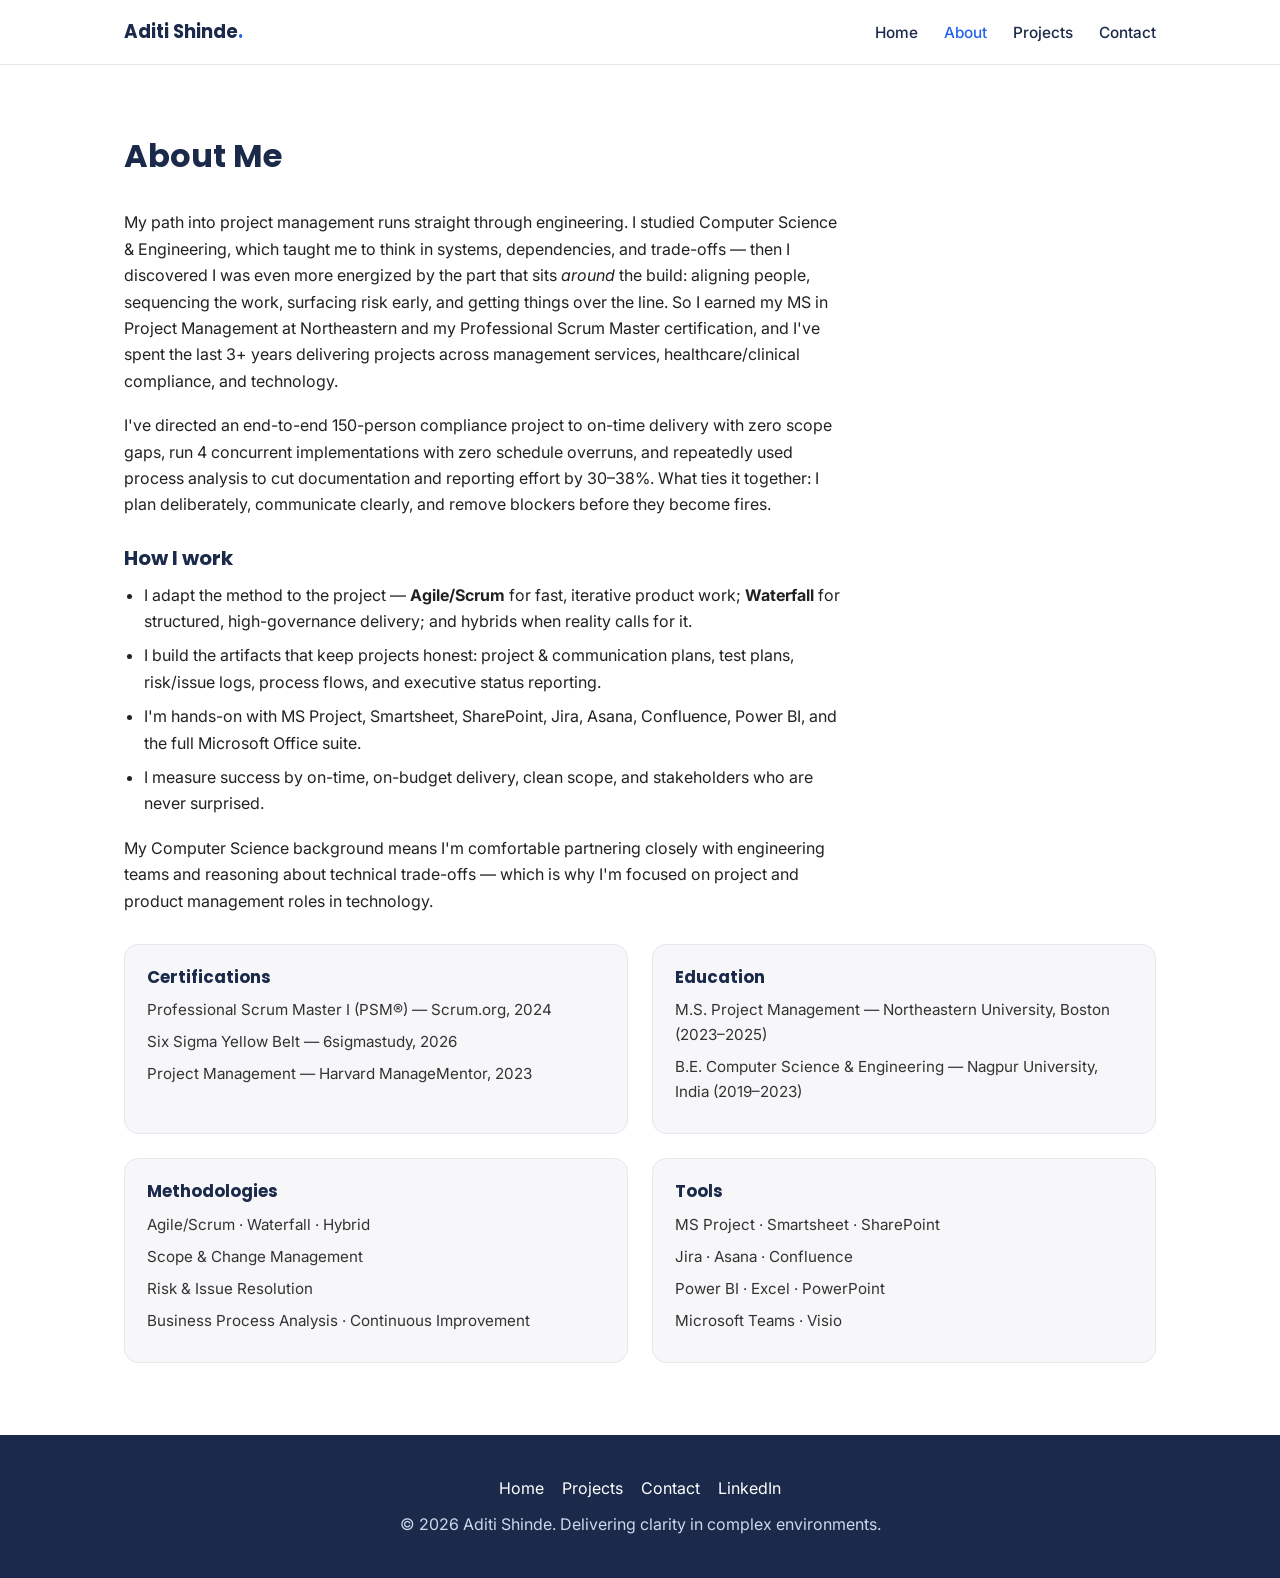
==== about.html @ d598a5fb "Add files via upload" ====
<!DOCTYPE html>
<html lang="en">
<head>
<meta charset="UTF-8">
<meta name="viewport" content="width=device-width, initial-scale=1.0">
<title>About — Aditi Shinde, Project Manager</title>
<meta name="description" content="About Aditi Shinde — Project Manager with a Computer Science background, PSM-certified, experienced in Agile and Waterfall delivery.">
<link rel="preconnect" href="https://fonts.googleapis.com">
<link rel="preconnect" href="https://fonts.gstatic.com" crossorigin>
<link href="https://fonts.googleapis.com/css2?family=Inter:wght@400;500;600&family=Poppins:wght@500;600;700&display=swap" rel="stylesheet">
<link rel="stylesheet" href="styles.css">
</head>
<body>

<nav class="nav">
  <div class="container">
    <a class="brand" href="index.html">Aditi Shinde<span>.</span></a>
    <button class="nav-toggle" aria-label="Menu" onclick="document.getElementById('navlinks').classList.toggle('open')">☰</button>
    <ul class="nav-links" id="navlinks">
      <li><a href="index.html">Home</a></li>
      <li><a class="active" href="about.html">About</a></li>
      <li><a href="projects.html">Projects</a></li>
      <li><a href="contact.html">Contact</a></li>
    </ul>
  </div>
</nav>

<section>
  <div class="container">
    <div class="section-head"><h2>About Me</h2></div>
    <div class="prose">
      <p>My path into project management runs straight through engineering. I studied Computer Science &amp; Engineering, which taught me to think in systems, dependencies, and trade-offs — then I discovered I was even more energized by the part that sits <em>around</em> the build: aligning people, sequencing the work, surfacing risk early, and getting things over the line. So I earned my MS in Project Management at Northeastern and my Professional Scrum Master certification, and I've spent the last 3+ years delivering projects across management services, healthcare/clinical compliance, and technology.</p>
      <p>I've directed an end-to-end 150-person compliance project to on-time delivery with zero scope gaps, run 4 concurrent implementations with zero schedule overruns, and repeatedly used process analysis to cut documentation and reporting effort by 30–38%. What ties it together: I plan deliberately, communicate clearly, and remove blockers before they become fires.</p>

      <h3>How I work</h3>
      <ul>
        <li>I adapt the method to the project — <strong>Agile/Scrum</strong> for fast, iterative product work; <strong>Waterfall</strong> for structured, high-governance delivery; and hybrids when reality calls for it.</li>
        <li>I build the artifacts that keep projects honest: project &amp; communication plans, test plans, risk/issue logs, process flows, and executive status reporting.</li>
        <li>I'm hands-on with MS Project, Smartsheet, SharePoint, Jira, Asana, Confluence, Power BI, and the full Microsoft Office suite.</li>
        <li>I measure success by on-time, on-budget delivery, clean scope, and stakeholders who are never surprised.</li>
      </ul>
      <p>My Computer Science background means I'm comfortable partnering closely with engineering teams and reasoning about technical trade-offs — which is why I'm focused on project and product management roles in technology.</p>
    </div>

    <div class="cred-grid">
      <div class="cred">
        <h4>Certifications</h4>
        <ul>
          <li>Professional Scrum Master I (PSM®) — Scrum.org, 2024</li>
          <li>Six Sigma Yellow Belt — 6sigmastudy, 2026</li>
          <li>Project Management — Harvard ManageMentor, 2023</li>
        </ul>
      </div>
      <div class="cred">
        <h4>Education</h4>
        <ul>
          <li>M.S. Project Management — Northeastern University, Boston (2023–2025)</li>
          <li>B.E. Computer Science &amp; Engineering — Nagpur University, India (2019–2023)</li>
        </ul>
      </div>
      <div class="cred">
        <h4>Methodologies</h4>
        <ul>
          <li>Agile/Scrum · Waterfall · Hybrid</li>
          <li>Scope &amp; Change Management</li>
          <li>Risk &amp; Issue Resolution</li>
          <li>Business Process Analysis · Continuous Improvement</li>
        </ul>
      </div>
      <div class="cred">
        <h4>Tools</h4>
        <ul>
          <li>MS Project · Smartsheet · SharePoint</li>
          <li>Jira · Asana · Confluence</li>
          <li>Power BI · Excel · PowerPoint</li>
          <li>Microsoft Teams · Visio</li>
        </ul>
      </div>
    </div>
  </div>
</section>

<footer class="footer">
  <div class="container">
    <div class="links">
      <a href="index.html">Home</a>
      <a href="projects.html">Projects</a>
      <a href="contact.html">Contact</a>
      <a href="https://www.linkedin.com/in/REPLACE-ME" target="_blank" rel="noopener">LinkedIn</a>
    </div>
    <p>© 2026 Aditi Shinde. Delivering clarity in complex environments.</p>
  </div>
</footer>

</body>
</html>
---- styles.css ----
/* ===== Aditi Shinde — PM Portfolio ===== */
:root{
  --navy:#1B2A4A;
  --navy-2:#22335c;
  --accent:#2563EB;
  --accent-dark:#1d4ed8;
  --light:#F7F7F9;
  --line:#e6e8ee;
  --text:#222222;
  --muted:#5b6472;
  --white:#ffffff;
  --maxw:1080px;
  --radius:14px;
  --shadow:0 6px 24px rgba(20,30,60,.08);
}
*{box-sizing:border-box;margin:0;padding:0}
html{scroll-behavior:smooth}
body{
  font-family:'Inter',system-ui,-apple-system,Segoe UI,Roboto,Arial,sans-serif;
  color:var(--text);line-height:1.65;background:var(--white);
  -webkit-font-smoothing:antialiased;
}
h1,h2,h3,h4,.brand{font-family:'Poppins','Inter',sans-serif;line-height:1.2;color:var(--navy)}
a{color:var(--accent);text-decoration:none}
a:hover{text-decoration:underline}
.container{max-width:var(--maxw);margin:0 auto;padding:0 24px}
section{padding:72px 0}
.muted{color:var(--muted)}
.center{text-align:center}

/* ===== Nav ===== */
.nav{position:sticky;top:0;z-index:50;background:rgba(255,255,255,.92);
  backdrop-filter:saturate(180%) blur(8px);border-bottom:1px solid var(--line)}
.nav .container{display:flex;align-items:center;justify-content:space-between;height:64px}
.brand{font-weight:700;font-size:1.15rem;color:var(--navy)}
.brand span{color:var(--accent)}
.nav-links{display:flex;gap:26px;list-style:none}
.nav-links a{color:var(--navy);font-weight:500;font-size:.96rem}
.nav-links a.active{color:var(--accent)}
.nav-toggle{display:none;background:none;border:0;font-size:1.6rem;color:var(--navy);cursor:pointer}

/* ===== Buttons ===== */
.btn{display:inline-block;padding:12px 22px;border-radius:10px;font-weight:600;
  font-size:.95rem;cursor:pointer;border:2px solid transparent;transition:.15s}
.btn-primary{background:var(--accent);color:#fff}
.btn-primary:hover{background:var(--accent-dark);text-decoration:none}
.btn-outline{background:transparent;color:#fff;border-color:rgba(255,255,255,.6)}
.btn-outline:hover{background:rgba(255,255,255,.12);text-decoration:none}
.btn-ghost{background:transparent;color:var(--accent);border-color:var(--accent)}
.btn-ghost:hover{background:var(--accent);color:#fff;text-decoration:none}

/* ===== Hero ===== */
.hero{background:linear-gradient(135deg,var(--navy),var(--navy-2));color:#fff;padding:96px 0}
.hero h1{color:#fff;font-size:3rem;margin-bottom:10px}
.hero .role{color:#cdd6ea;font-weight:500;letter-spacing:.5px;font-size:1.05rem;margin-bottom:22px;text-transform:uppercase}
.hero p.lead{color:#e7ecf7;font-size:1.18rem;max-width:680px;margin-bottom:30px}
.hero .actions{display:flex;gap:14px;flex-wrap:wrap}

/* ===== Stats ===== */
.stats{background:var(--light)}
.stats-grid{display:grid;grid-template-columns:repeat(3,1fr);gap:24px}
.stat{background:#fff;border:1px solid var(--line);border-radius:var(--radius);
  padding:28px 24px;text-align:center;box-shadow:var(--shadow)}
.stat .num{font-family:'Poppins',sans-serif;font-size:2.8rem;font-weight:700;color:var(--accent);line-height:1}
.stat .label{margin-top:10px;color:var(--muted);font-size:.97rem}

/* ===== Generic section headings ===== */
.section-head{margin-bottom:34px}
.section-head h2{font-size:2rem}
.section-head p{color:var(--muted);margin-top:8px;max-width:680px}
.prose{max-width:720px}
.prose p{margin-bottom:18px}
.prose h3{margin:28px 0 12px;font-size:1.25rem}
.prose ul{margin:0 0 18px 20px}
.prose li{margin-bottom:8px}

/* ===== Cards / grid ===== */
.grid-2{display:grid;grid-template-columns:repeat(2,1fr);gap:26px}
.card{background:#fff;border:1px solid var(--line);border-radius:var(--radius);
  padding:28px;box-shadow:var(--shadow);transition:.18s}
.card:hover{transform:translateY(-3px);box-shadow:0 12px 30px rgba(20,30,60,.12)}
.card h3{font-size:1.25rem;margin-bottom:10px}
.card .tags{margin:14px 0 18px;color:var(--accent);font-size:.86rem;font-weight:600}
.meta-line{color:var(--muted);font-size:.92rem;margin-bottom:24px;
  padding-bottom:18px;border-bottom:1px solid var(--line)}

/* ===== Credentials columns ===== */
.cred-grid{display:grid;grid-template-columns:repeat(2,1fr);gap:24px;margin-top:30px}
.cred{background:var(--light);border:1px solid var(--line);border-radius:var(--radius);padding:22px}
.cred h4{font-size:1.05rem;margin-bottom:10px}
.cred ul{list-style:none}
.cred li{margin-bottom:7px;font-size:.95rem;color:#333}

/* ===== Experience ===== */
.exp{border-left:3px solid var(--accent);padding:4px 0 4px 22px;margin-bottom:26px}
.exp h3{font-size:1.12rem}
.exp .when{color:var(--muted);font-size:.9rem;margin:2px 0 8px}

/* ===== Contact ===== */
.contact-grid{display:grid;grid-template-columns:1fr 1fr;gap:30px;align-items:start}
.contact-card{background:var(--light);border:1px solid var(--line);border-radius:var(--radius);padding:28px}
.contact-card p{margin-bottom:10px}

/* ===== Footer ===== */
.footer{background:var(--navy);color:#cdd6ea;padding:40px 0;text-align:center}
.footer a{color:#fff}
.footer .links{margin-bottom:10px;display:flex;gap:18px;justify-content:center;flex-wrap:wrap}

/* ===== Back link ===== */
.back{display:inline-block;margin-bottom:18px;font-weight:600}

/* ===== Responsive ===== */
@media(max-width:820px){
  .nav-links{position:absolute;top:64px;left:0;right:0;background:#fff;flex-direction:column;
    gap:0;border-bottom:1px solid var(--line);display:none}
  .nav-links.open{display:flex}
  .nav-links li{padding:14px 24px;border-top:1px solid var(--line)}
  .nav-toggle{display:block}
  .stats-grid,.grid-2,.cred-grid,.contact-grid{grid-template-columns:1fr}
  .hero h1{font-size:2.3rem}
  .hero{padding:72px 0}
  section{padding:56px 0}
}
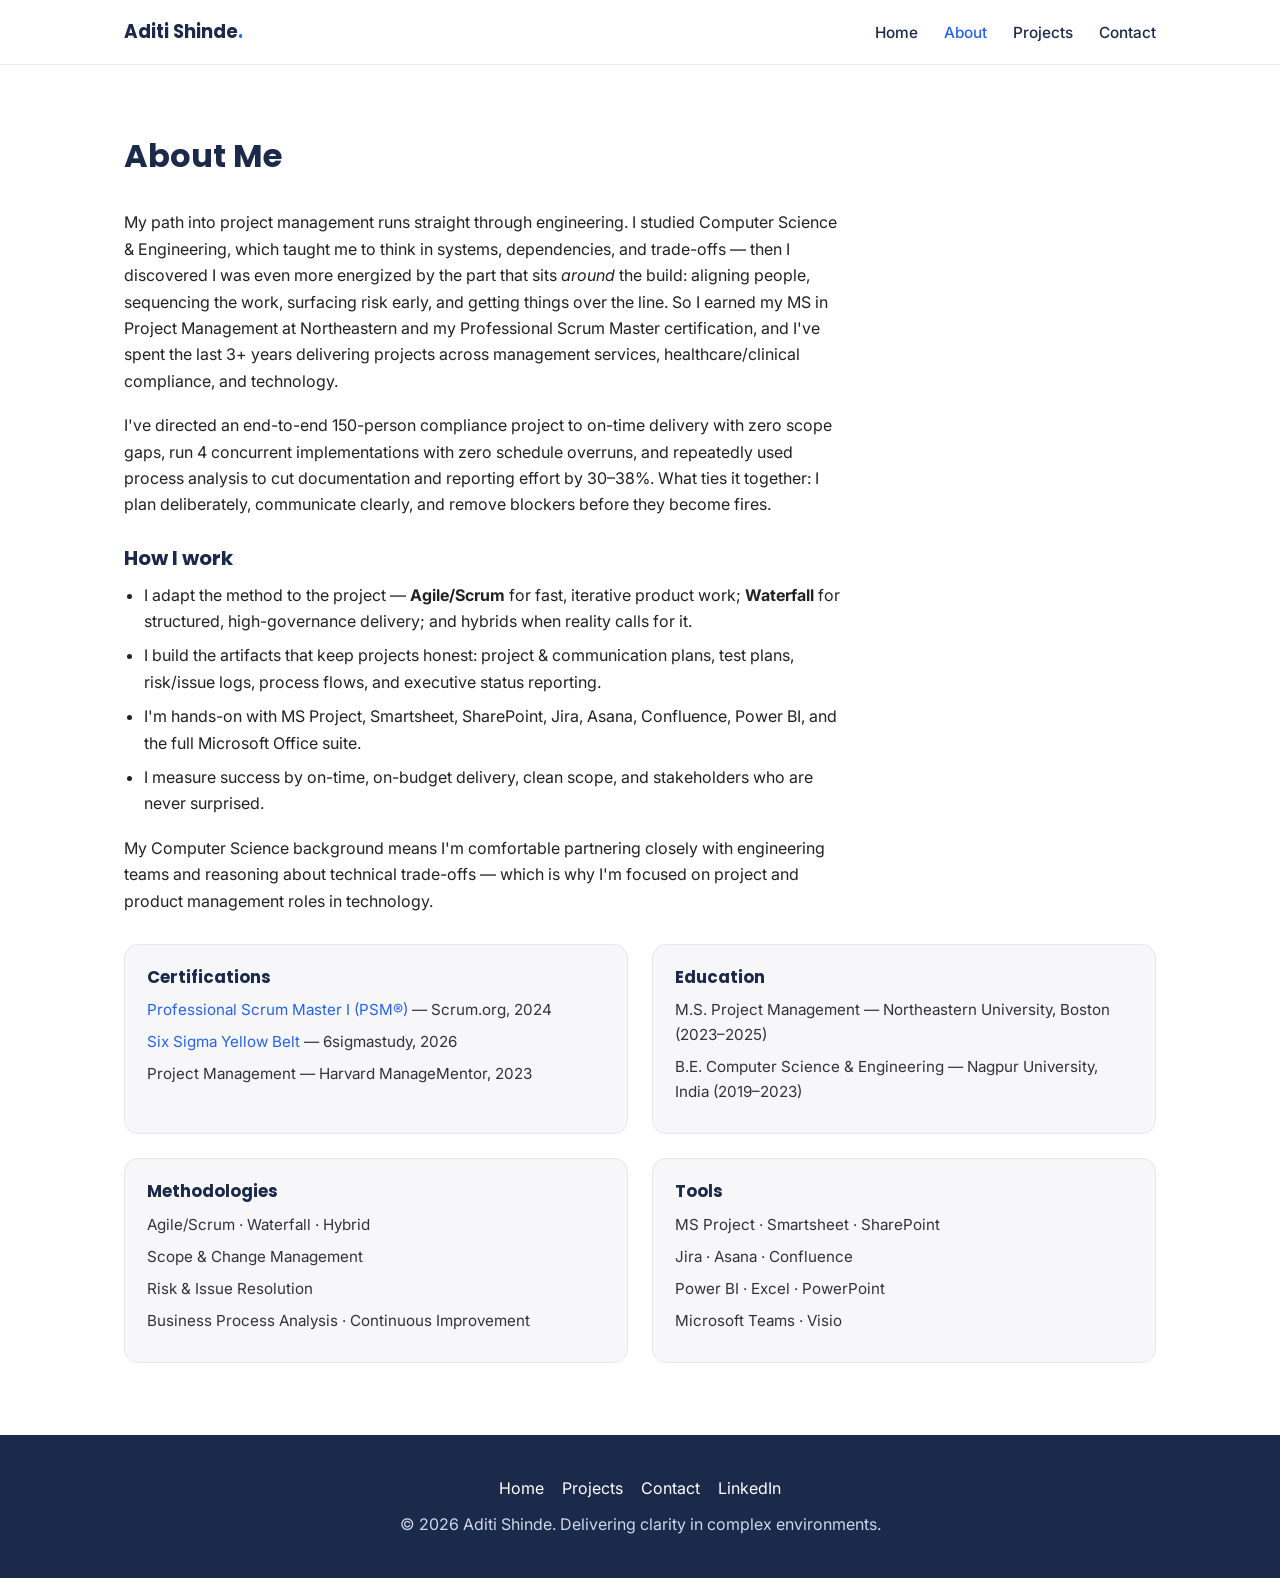
==== commit 671e91df: "Link PSM and Six Sigma certifications Co-Authored-By: Claude Opus 4.8 (1M context) <noreply@anthropi" ====
--- a/about.html
+++ b/about.html
@@ -46,8 +46,8 @@
       <div class="cred">
         <h4>Certifications</h4>
         <ul>
-          <li>Professional Scrum Master I (PSM®) — Scrum.org, 2024</li>
-          <li>Six Sigma Yellow Belt — 6sigmastudy, 2026</li>
+          <li><a href="https://www.scrum.org/user/1453399" target="_blank" rel="noopener">Professional Scrum Master I (PSM®)</a> — Scrum.org, 2024</li>
+          <li><a href="https://github.com/aditishinde2906/aditishinde2906/blob/main/certs/SixSigmaYellowBelt-AditiShinde.pdf" target="_blank" rel="noopener">Six Sigma Yellow Belt</a> — 6sigmastudy, 2026</li>
           <li>Project Management — Harvard ManageMentor, 2023</li>
         </ul>
       </div>
@@ -86,7 +86,7 @@
       <a href="index.html">Home</a>
       <a href="projects.html">Projects</a>
       <a href="contact.html">Contact</a>
-      <a href="https://www.linkedin.com/in/REPLACE-ME" target="_blank" rel="noopener">LinkedIn</a>
+      <a href="https://www.linkedin.com/in/aditishinde29/" target="_blank" rel="noopener">LinkedIn</a>
     </div>
     <p>© 2026 Aditi Shinde. Delivering clarity in complex environments.</p>
   </div>
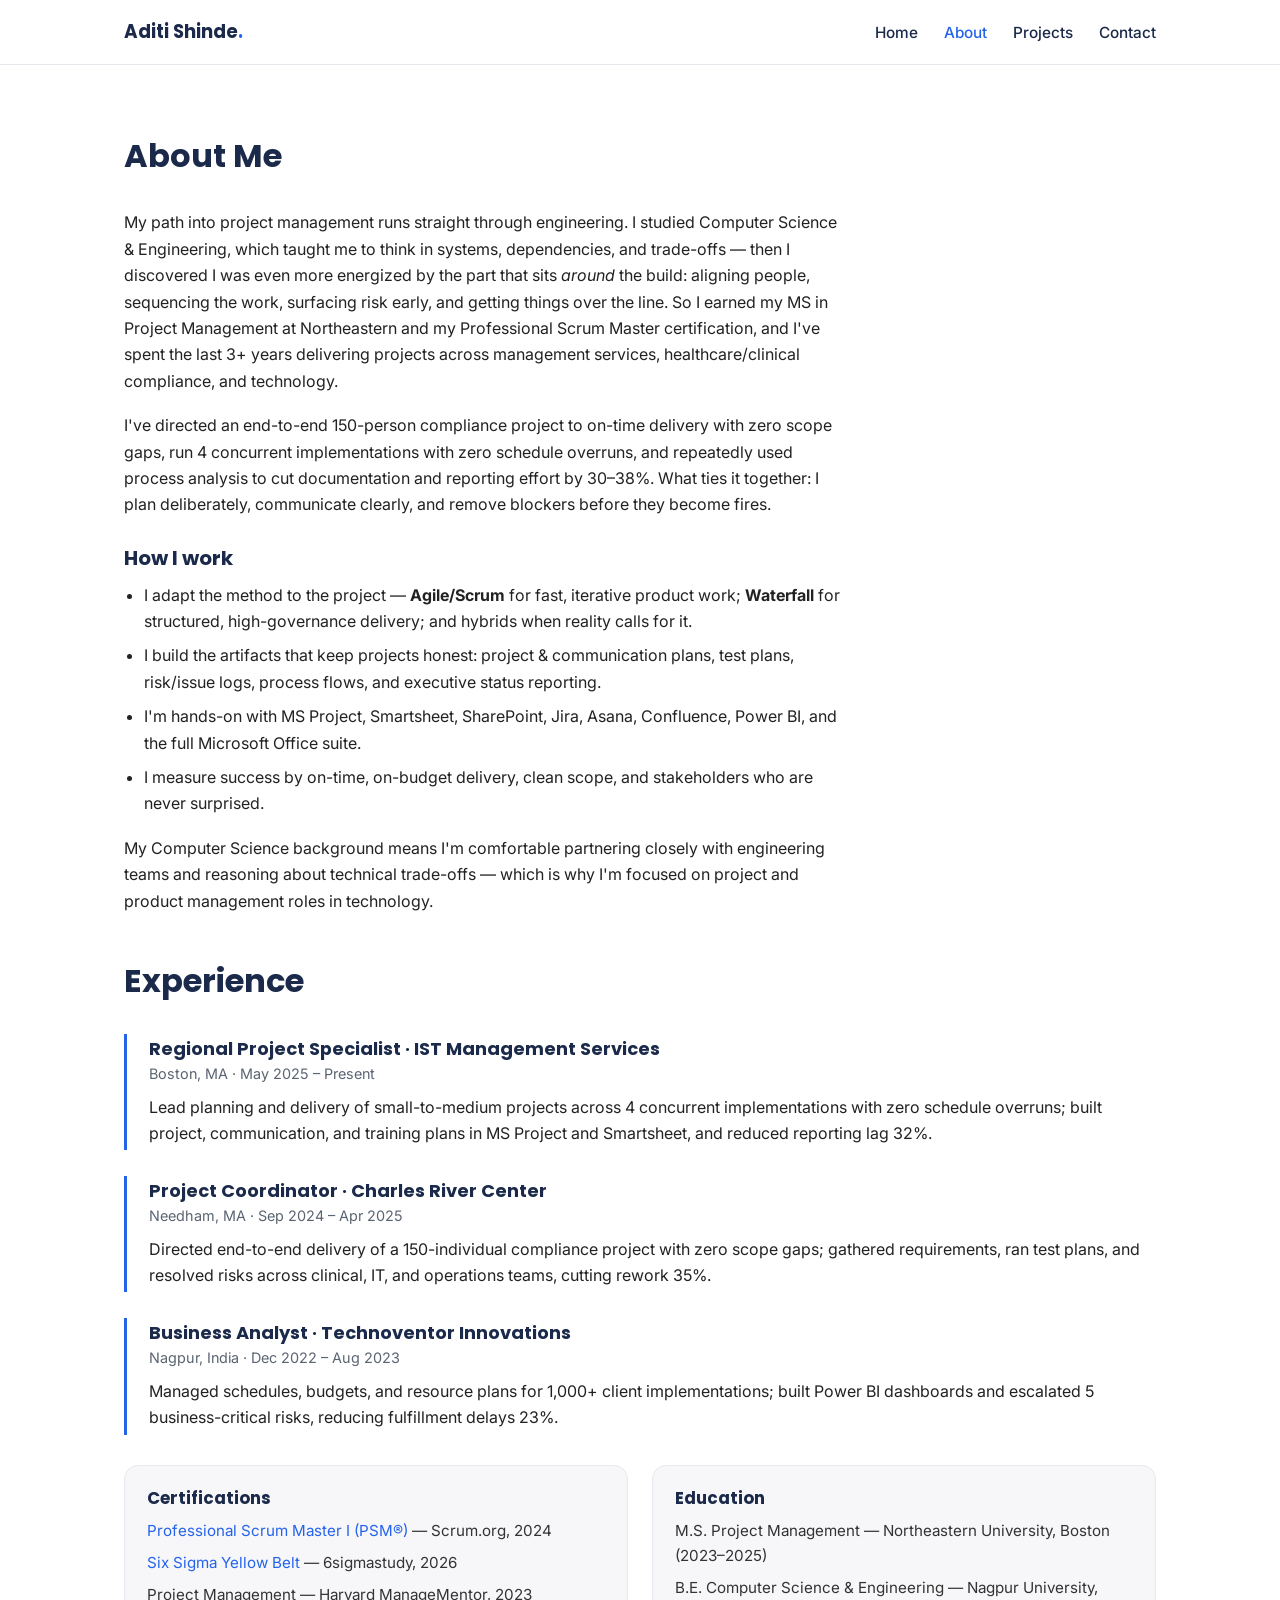
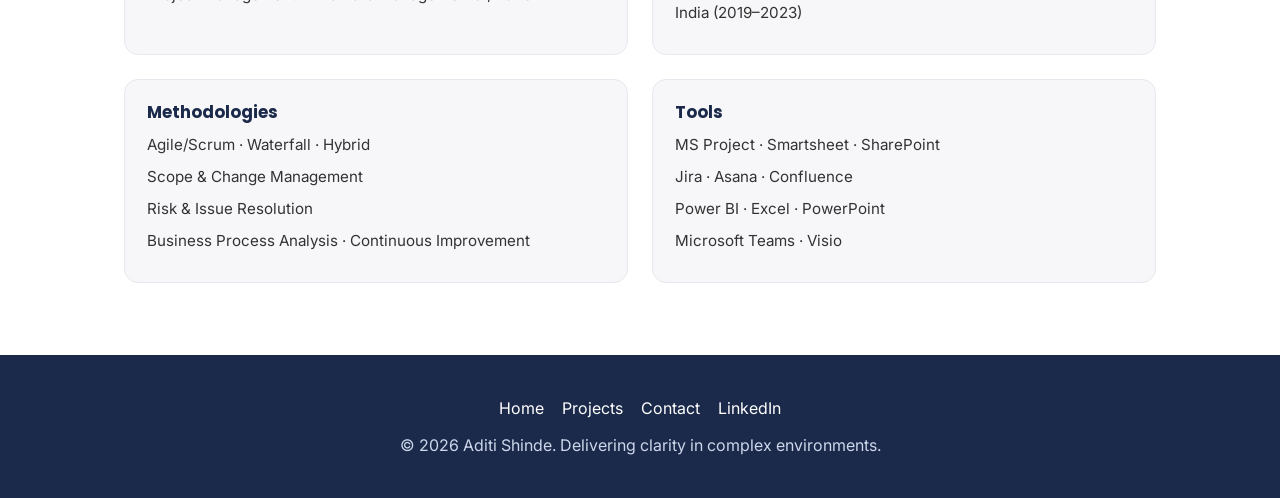
==== commit 15f7319a: "Add Experience section to About page Co-Authored-By: Claude Opus 4.8 (1M context) <noreply@anthropic" ====
--- a/about.html
+++ b/about.html
@@ -42,12 +42,29 @@
       <p>My Computer Science background means I'm comfortable partnering closely with engineering teams and reasoning about technical trade-offs — which is why I'm focused on project and product management roles in technology.</p>
     </div>
 
+    <div class="section-head" style="margin-top:48px"><h2>Experience</h2></div>
+    <div class="exp">
+      <h3>Regional Project Specialist · IST Management Services</h3>
+      <div class="when">Boston, MA · May 2025 – Present</div>
+      <p>Lead planning and delivery of small-to-medium projects across 4 concurrent implementations with zero schedule overruns; built project, communication, and training plans in MS Project and Smartsheet, and reduced reporting lag 32%.</p>
+    </div>
+    <div class="exp">
+      <h3>Project Coordinator · Charles River Center</h3>
+      <div class="when">Needham, MA · Sep 2024 – Apr 2025</div>
+      <p>Directed end-to-end delivery of a 150-individual compliance project with zero scope gaps; gathered requirements, ran test plans, and resolved risks across clinical, IT, and operations teams, cutting rework 35%.</p>
+    </div>
+    <div class="exp">
+      <h3>Business Analyst · Technoventor Innovations</h3>
+      <div class="when">Nagpur, India · Dec 2022 – Aug 2023</div>
+      <p>Managed schedules, budgets, and resource plans for 1,000+ client implementations; built Power BI dashboards and escalated 5 business-critical risks, reducing fulfillment delays 23%.</p>
+    </div>
+
     <div class="cred-grid">
       <div class="cred">
         <h4>Certifications</h4>
         <ul>
           <li><a href="https://www.scrum.org/user/1453399" target="_blank" rel="noopener">Professional Scrum Master I (PSM®)</a> — Scrum.org, 2024</li>
-          <li><a href="https://github.com/aditishinde2906/aditishinde2906/blob/main/certs/SixSigmaYellowBelt-AditiShinde.pdf" target="_blank" rel="noopener">Six Sigma Yellow Belt</a> — 6sigmastudy, 2026</li>
+          <li><a href="certs/SixSigmaYellowBelt-AditiShinde.pdf" target="_blank" rel="noopener">Six Sigma Yellow Belt</a> — 6sigmastudy, 2026</li>
           <li>Project Management — Harvard ManageMentor, 2023</li>
         </ul>
       </div>
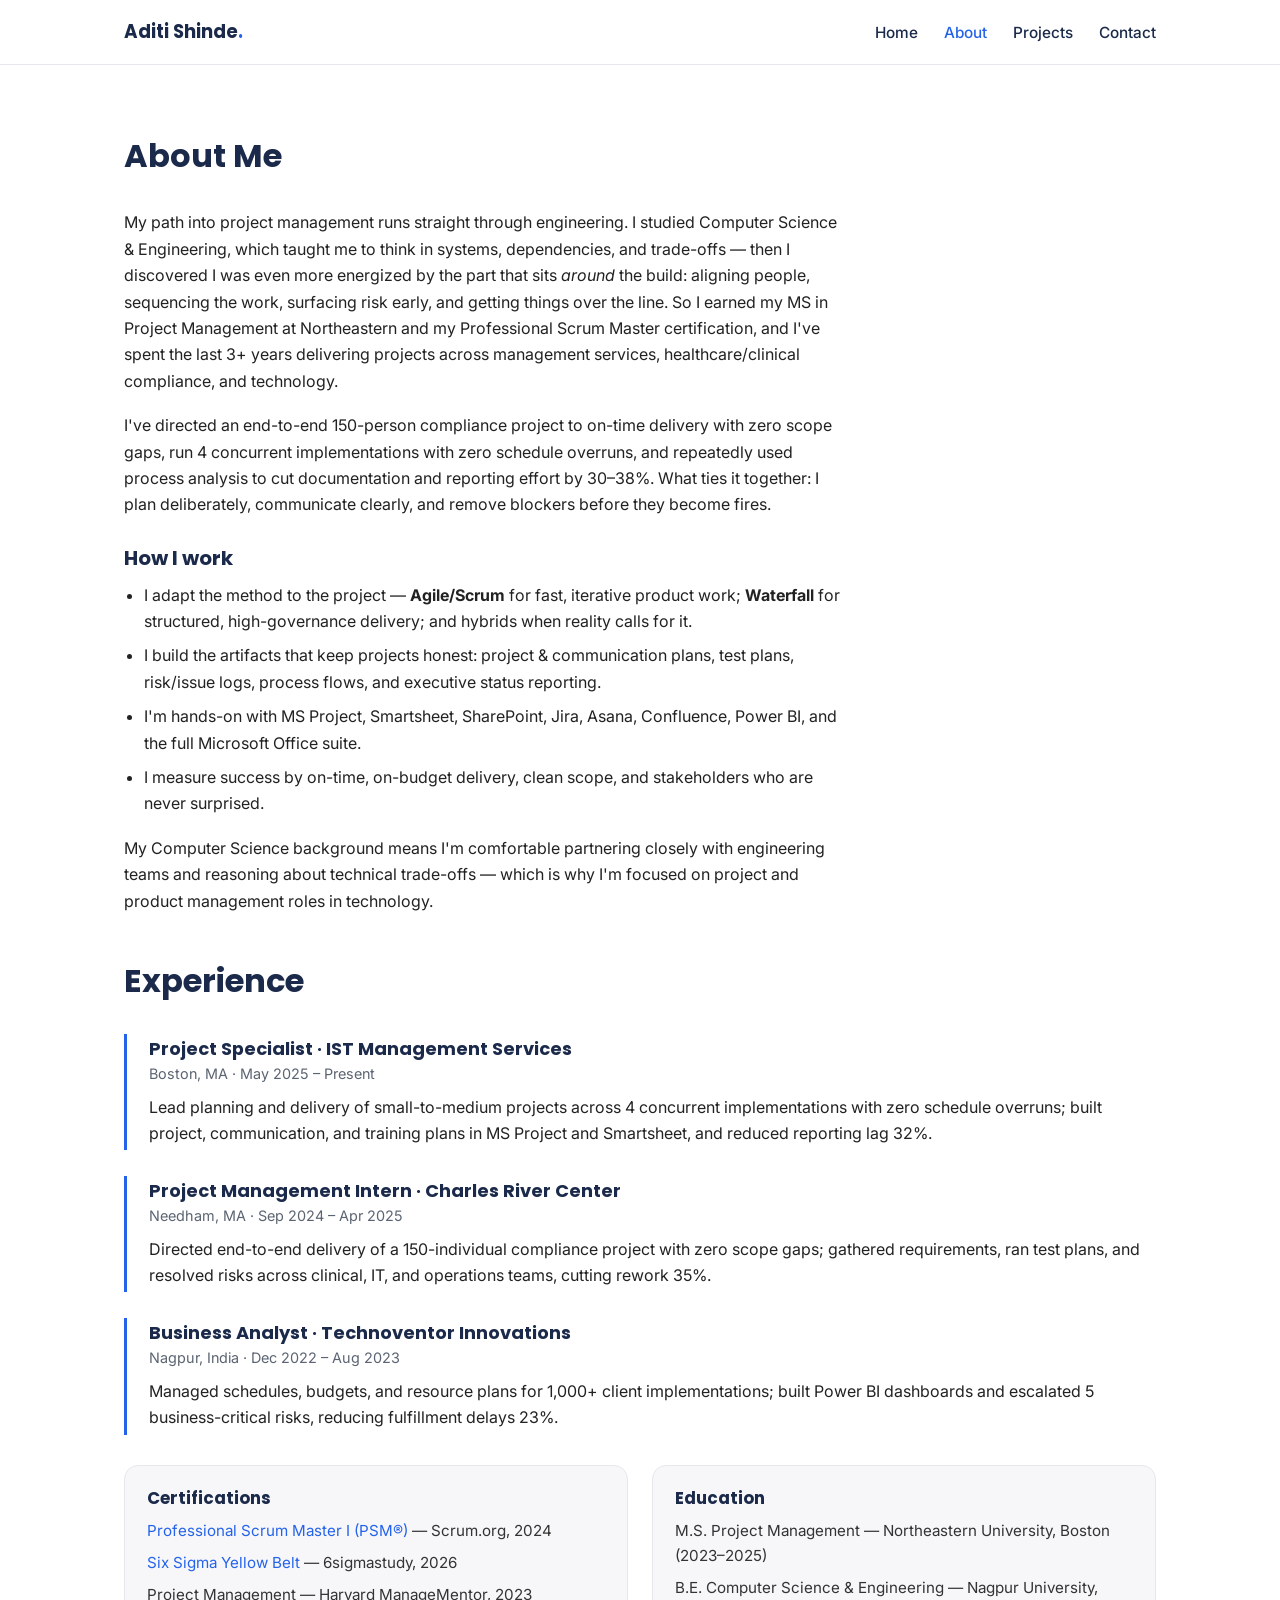
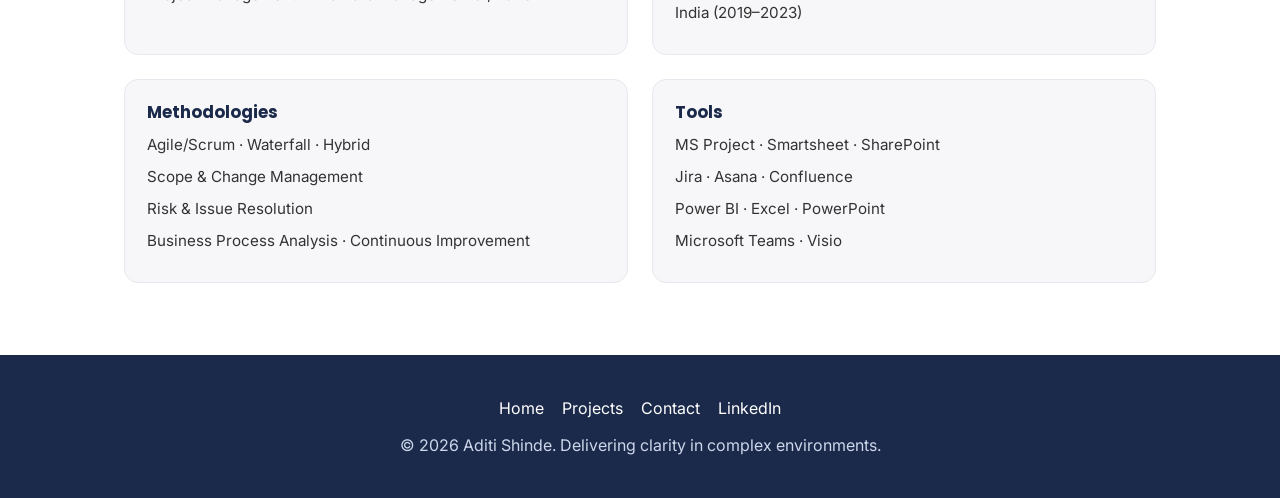
==== commit 8b103153: "Update job titles in experience section" ====
--- a/about.html
+++ b/about.html
@@ -44,12 +44,12 @@
 
     <div class="section-head" style="margin-top:48px"><h2>Experience</h2></div>
     <div class="exp">
-      <h3>Regional Project Specialist · IST Management Services</h3>
+      <h3>Project Specialist · IST Management Services</h3>
       <div class="when">Boston, MA · May 2025 – Present</div>
       <p>Lead planning and delivery of small-to-medium projects across 4 concurrent implementations with zero schedule overruns; built project, communication, and training plans in MS Project and Smartsheet, and reduced reporting lag 32%.</p>
     </div>
     <div class="exp">
-      <h3>Project Coordinator · Charles River Center</h3>
+      <h3>Project Management Intern · Charles River Center</h3>
       <div class="when">Needham, MA · Sep 2024 – Apr 2025</div>
       <p>Directed end-to-end delivery of a 150-individual compliance project with zero scope gaps; gathered requirements, ran test plans, and resolved risks across clinical, IT, and operations teams, cutting rework 35%.</p>
     </div>
--- a/styles.css
+++ b/styles.css
@@ -55,6 +55,10 @@
 .hero .role{color:#cdd6ea;font-weight:500;letter-spacing:.5px;font-size:1.05rem;margin-bottom:22px;text-transform:uppercase}
 .hero p.lead{color:#e7ecf7;font-size:1.18rem;max-width:680px;margin-bottom:30px}
 .hero .actions{display:flex;gap:14px;flex-wrap:wrap}
+.hero-inner{display:flex;align-items:center;gap:48px;justify-content:space-between}
+.hero-text{flex:1;min-width:0}
+.hero-photo{width:240px;height:240px;border-radius:50%;object-fit:cover;
+  border:5px solid rgba(255,255,255,.25);box-shadow:0 12px 34px rgba(0,0,0,.35);flex-shrink:0}
 
 /* ===== Stats ===== */
 .stats{background:var(--light)}
@@ -118,6 +122,9 @@
   .nav-toggle{display:block}
   .stats-grid,.grid-2,.cred-grid,.contact-grid{grid-template-columns:1fr}
   .hero h1{font-size:2.3rem}
+  .hero-inner{flex-direction:column-reverse;text-align:center;gap:28px}
+  .hero .actions{justify-content:center}
+  .hero-photo{width:160px;height:160px}
   .hero{padding:72px 0}
   section{padding:56px 0}
 }
